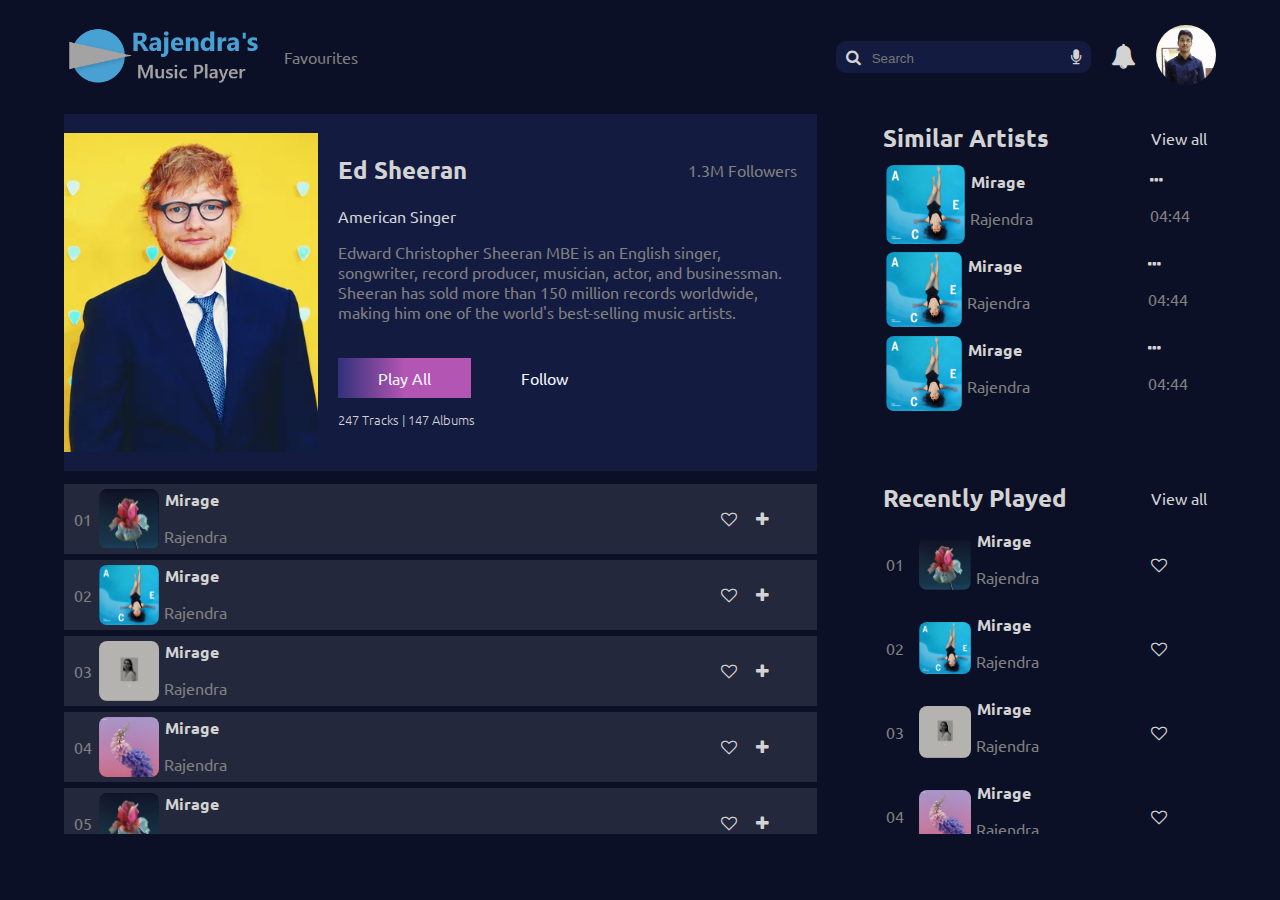
==== eds.html @ 4ef04010 "Made responsive" ====
<!DOCTYPE html>
<html>
    <head>
        <title>Ed Sheeran : Rajendra's Music Player</title>
        <meta name="viewport" content="width=device-width, initial-scale=1.0">
        <link rel="stylesheet" href="https://cdnjs.cloudflare.com/ajax/libs/font-awesome/4.7.0/css/font-awesome.css" integrity="sha512-5A8nwdMOWrSz20fDsjczgUidUBR8liPYU+WymTZP1lmY9G6Oc7HlZv156XqnsgNUzTyMefFTcsFH/tnJE/+xBg==" crossorigin="anonymous" referrerpolicy="no-referrer" />
        <link rel="preconnect" href="https://fonts.googleapis.com">
        <link rel="preconnect" href="https://fonts.gstatic.com" crossorigin>
        <link href="https://fonts.googleapis.com/css2?family=Ubuntu&display=swap" rel="stylesheet">
        <link rel="stylesheet" type="text/css" href="style/style.css">
    </head>
    <body>


        <!-- ********************* NAVBAR **************************************** -->
        <nav class="navbar">
            <ul class="nav-left-list">
               <li><a href="index.html"><img class="logo-img" src="img/logo.png"></a></li>
               <li><a href="#favourites"><p>Favourites</p></a></li>
            </ul>
            <ul class="nav-right-list">
                <li><div class="search-bar"><i class="fa fa-search" aria-hidden="true"></i><input type="search" placeholder=" Search"><a href="#" class="voice-btn"><i class="fa fa-microphone" aria-hidden="true"></i></a></div></li>
                <li><a><i class="fa fa-bell notification-icon" aria-hidden="true"></i></a></li>
                <li><a><img class="user-img" src="img/myImg.jpg"></a></li>
            </ul>
        </nav>


        <!-- ************************************************************************************************************ -->

        <section class="main container">
            <section class="eds-combo">
                <div class="eds-main-card-container">
<!-- ********************************************** Header******************************************** -->
                    <div class="eds-header-row">
                        <div class="eds-header-col">
                            <img class="eds-header-img" src="img/eds11.png">
                        </div>
                        <div class="eds-header-col-2">
                            <div class="eds-header-col-2-1-text"><h2>Ed Sheeran</h2><p>1.3M Followers</p></div>
                            <div>American Singer</div>
                            <p>Edward Christopher Sheeran MBE is an English singer, songwriter, record producer, musician, actor, and businessman. Sheeran has sold more than 150 million records worldwide, making him one of the world's best-selling music artists.</p>
                            <div class="eds-header-btns"><a href="#bottom-music-player" class="eds-header-play-btn" >Play All</a><a href="https://www.instagram.com/teddysphotos/" target="_blank" class="eds-header-follow-btn">Follow</a></div>
                            <h5 class="eds-header-track">247 Tracks | 147 Albums</h5>    
                        </div>
                    </div>
<!-- ************************************************ card list ******************************************** -->
                    <div class="eds-main-card">
                        <div class="eds-main-card-start-col">
                            <div class="eds-main-card-start">
                                <p class="eds-main-card-num">01</p>
                                <img class="eds-main-card-img" src="img/eng1.png">
                            </div>
                        </div>
                        <div class="eds-main-card-mid-col">
                            <h4>Mirage</h4>
                            <p>Rajendra</p>
                        </div>
                        <div class="eds-main-card-heart">
                            <i class="fa fa-heart-o " aria-hidden="true"></i>
                            <i class="fa fa-plus " aria-hidden="true"></i>
                        </div>
                    </div>
                    
                    <div class="eds-main-card">
                        <div class="eds-main-card-start-col">
                            <div class="eds-main-card-start">
                                <p class="eds-main-card-num">02</p>
                                <img class="eds-main-card-img" src="img/eng2.png">
                            </div>
                        </div>
                        <div class="eds-main-card-mid-col">
                            <h4>Mirage</h4>
                            <p>Rajendra</p>
                        </div>
                        <div class="eds-main-card-heart">
                            <i class="fa fa-heart-o " aria-hidden="true"></i>
                            <i class="fa fa-plus " aria-hidden="true"></i>
                        </div>
                    </div>


                    <div class="eds-main-card">
                        <div class="eds-main-card-start-col">
                            <div class="eds-main-card-start">
                                <p class="eds-main-card-num">03</p>
                                <img class="eds-main-card-img" src="img/eng3.png">
                            </div>
                        </div>
                        <div class="eds-main-card-mid-col">
                            <h4>Mirage</h4>
                            <p>Rajendra</p>
                        </div>
                        <div class="eds-main-card-heart">
                            <i class="fa fa-heart-o " aria-hidden="true"></i>
                            <i class="fa fa-plus " aria-hidden="true"></i>
                        </div>
                    </div>
                    
                    <div class="eds-main-card">
                        <div class="eds-main-card-start-col">
                            <div class="eds-main-card-start">
                                <p class="eds-main-card-num">04</p>
                                <img class="eds-main-card-img" src="img/eng4.png">
                            </div>
                        </div>
                        <div class="eds-main-card-mid-col">
                            <h4>Mirage</h4>
                            <p>Rajendra</p>
                        </div>
                        <div class="eds-main-card-heart">
                            <i class="fa fa-heart-o " aria-hidden="true"></i>
                            <i class="fa fa-plus " aria-hidden="true"></i>
                        </div>
                    </div>



                    <div class="eds-main-card">
                        <div class="eds-main-card-start-col">
                            <div class="eds-main-card-start">
                                <p class="eds-main-card-num">05</p>
                                <img class="eds-main-card-img" src="img/eng5.png">
                            </div>
                        </div>
                        <div class="eds-main-card-mid-col">
                            <h4>Mirage</h4>
                            <p>Rajendra</p>
                        </div>
                        <div class="eds-main-card-heart">
                            <i class="fa fa-heart-o " aria-hidden="true"></i>
                            <i class="fa fa-plus " aria-hidden="true"></i>
                        </div>
                    </div>
                    
                    <div class="eds-main-card">
                        <div class="eds-main-card-start-col">
                            <div class="eds-main-card-start">
                                <p class="eds-main-card-num">06</p>
                                <img class="eds-main-card-img" src="img/eng6.png">
                            </div>
                        </div>
                        <div class="eds-main-card-mid-col">
                            <h4>Mirage</h4>
                            <p>Rajendra</p>
                        </div>
                        <div class="eds-main-card-heart">
                            <i class="fa fa-heart-o " aria-hidden="true"></i>
                            <i class="fa fa-plus " aria-hidden="true"></i>
                        </div>
                    </div>


                    <div class="eds-main-card">
                        <div class="eds-main-card-start-col">
                            <div class="eds-main-card-start">
                                <p class="eds-main-card-num">07</p>
                                <img class="eds-main-card-img" src="img/eng1.png">
                            </div>
                        </div>
                        <div class="eds-main-card-mid-col">
                            <h4>Mirage</h4>
                            <p>Rajendra</p>
                        </div>
                        <div class="eds-main-card-heart">
                            <i class="fa fa-heart-o " aria-hidden="true"></i>
                            <i class="fa fa-plus " aria-hidden="true"></i>
                        </div>
                    </div>
                    
                    <div class="eds-main-card">
                        <div class="eds-main-card-start-col">
                            <div class="eds-main-card-start">
                                <p class="eds-main-card-num">08</p>
                                <img class="eds-main-card-img" src="img/eng2.png">
                            </div>
                        </div>
                        <div class="eds-main-card-mid-col">
                            <h4>Mirage</h4>
                            <p>Rajendra</p>
                        </div>
                        <div class="eds-main-card-heart">
                            <i class="fa fa-heart-o " aria-hidden="true"></i>
                            <i class="fa fa-plus " aria-hidden="true"></i>
                        </div>
                    </div>
                </div>


            </section>


            <!-- ************************************************ Queue ******************************************************** -->
            <section class="eds-queue">

                <div class="q-nav">
                    <h2>Similar Artists</h2>
                    <a><span>View all</span></a>
                </div>
                <div class="eds-q-card-container">

                    <div class="q-card">
                        <div class="q-card-start-col">
                            <div class="q-card-start">
                                <img class="similar-artist-img" src="img/eng2.png">
                            </div>
                        </div>
                        <div class="q-card-mid-col">
                            <h4>Mirage</h4>
                            <p>Rajendra</p>
                        </div>
                        <div class="q-card-heart">
                            <i class="fa fa-ellipsis-h" aria-hidden="true"></i>
                            <p>04:44</p>
                        </div>
                    </div>
                    
                    <div class="q-card">
                        <div class="q-card-start-col">
                            <div class="q-card-start">
                                <img class="q-card-img" src="img/eng2.png">
                            </div>
                        </div>
                        <div class="q-card-mid-col">
                            <h4>Mirage</h4>
                            <p>Rajendra</p>
                        </div>
                        <div class="q-card-heart">
                            <i class="fa fa-ellipsis-h" aria-hidden="true"></i>
                            <p>04:44</p>
                        </div>
                    </div>
    
    
    
                    <div class="q-card">
                        <div class="q-card-start-col">
                            <div class="q-card-start">
                                <img class="q-card-img" src="img/eng2.png">
                            </div>
                        </div>
                        <div class="q-card-mid-col">
                            <h4>Mirage</h4>
                            <p>Rajendra</p>
                        </div>
                        <div class="q-card-heart">
                            <i class="fa fa-ellipsis-h" aria-hidden="true"></i>
                            <p>04:44</p>
                        </div>
                    </div>

                </div>

                


                <!-- ************************** Queue list************************************** -->

                <div class="q-nav">
                    <h2>Recently Played</h2>
                    <a><span>View all</span></a>
                </div>
                <div class="eds-q-card-container">
                    <div class="q-card">
                        <div class="q-card-start-col">
                            <div class="q-card-start">
                                <p class="q-card-num">01</p>
                                <img class="q-card-img" src="img/eng1.png">
                            </div>
                        </div>
                        <div class="q-card-mid-col">
                            <h4>Mirage</h4>
                            <p>Rajendra</p>
                        </div>
                        <div class="q-card-heart">
                            <i class="fa fa-heart-o " aria-hidden="true"></i>
                        </div>
                    </div>
                    
                    <div class="q-card">
                        <div class="q-card-start-col">
                            <div class="q-card-start">
                                <p class="q-card-num">02</p>
                                <img class="q-card-img" src="img/eng2.png">
                            </div>
                        </div>
                        <div class="q-card-mid-col">
                            <h4>Mirage</h4>
                            <p>Rajendra</p>
                        </div>
                        <div class="q-card-heart">
                            <i class="fa fa-heart-o " aria-hidden="true"></i>
                        </div>
                    </div>
    
    
    
                    <div class="q-card">
                        <div class="q-card-start-col">
                            <div class="q-card-start">
                                <p class="q-card-num">03</p>
                                <img class="q-card-img" src="img/eng3.png">
                            </div>
                        </div>
                        <div class="q-card-mid-col">
                            <h4>Mirage</h4>
                            <p>Rajendra</p>
                        </div>
                        <div class="q-card-heart">
                            <i class="fa fa-heart-o " aria-hidden="true"></i>
                        </div>
                    </div>
    
    
    
    
    
                    <div class="q-card">
                        <div class="q-card-start-col">
                            <div class="q-card-start">
                                <p class="q-card-num">04</p>
                                <img class="q-card-img" src="img/eng4.png">
                            </div>
                        </div>
                        <div class="q-card-mid-col">
                            <h4>Mirage</h4>
                            <p>Rajendra</p>
                        </div>
                        <div class="q-card-heart">
                            <i class="fa fa-heart-o " aria-hidden="true"></i>
                        </div>
                    </div>
    
    
    
    
    
    
                    <div class="q-card">
                        <div class="q-card-start-col">
                            <div class="q-card-start">
                                <p class="q-card-num">05</p>
                                <img class="q-card-img" src="img/eng5.png">
                            </div>
                        </div>
                        <div class="q-card-mid-col">
                            <h4>Mirage</h4>
                            <p>Rajendra</p>
                        </div>
                        <div class="q-card-heart">
                            <i class="fa fa-heart-o " aria-hidden="true"></i>
                        </div>
                    </div>
    
    
    
    
    
                    <div class="q-card">
                        <div class="q-card-start-col">
                            <div class="q-card-start">
                                <p class="q-card-num">06</p>
                                <img class="q-card-img" src="img/eng6.png">
                            </div>
                        </div>
                        <div class="q-card-mid-col">
                            <h4>Mirage</h4>
                            <p>Rajendra</p>
                        </div>
                        <div class="q-card-heart">
                            <i class="fa fa-heart-o " aria-hidden="true"></i>
                        </div>
                    </div>
    
    
    
    
    
                    <div class="q-card">
                        <div class="q-card-start-col">
                            <div class="q-card-start">
                                <p class="q-card-num">07</p>
                                <img class="q-card-img" src="img/eng1.png">
                            </div>
                        </div>
                        <div class="q-card-mid-col">
                            <h4>Mirage</h4>
                            <p>Rajendra</p>
                        </div>
                        <div class="q-card-heart">
                            <i class="fa fa-heart-o " aria-hidden="true"></i>
                        </div>
                    </div>
    
    
    
    
    
                    <div class="q-card">
                        <div class="q-card-start-col">
                            <div class="q-card-start">
                                <p class="q-card-num">08</p>
                                <img class="q-card-img" src="img/eng2.png">
                            </div>
                        </div>
                        <div class="q-card-mid-col">
                            <h4>Mirage</h4>
                            <p>Rajendra</p>
                        </div>
                        <div class="q-card-heart">
                            <i class="fa fa-heart-o " aria-hidden="true"></i>
                        </div>
                    </div>
    
    
    
    
                    <div class="q-card">
                        <div class="q-card-start-col">
                            <div class="q-card-start">
                                <p class="q-card-num">09</p>
                                <img class="q-card-img" src="img/eng3.png">
                            </div>
                        </div>
                        <div class="q-card-mid-col">
                            <h4>Mirage</h4>
                            <p>Rajendra</p>
                        </div>
                        <div class="q-card-heart">
                            <i class="fa fa-heart-o " aria-hidden="true"></i>
                        </div>
                    </div>
    
    
    
    
                    <div class="q-card">
                        <div class="q-card-start-col">
                            <div class="q-card-start">
                                <p class="q-card-num">10</p>
                                <img class="q-card-img" src="img/eng4.png">
                            </div>
                        </div>
                        <div class="q-card-mid-col">
                            <h4>Mirage</h4>
                            <p>Rajendra</p>
                        </div>
                        <div class="q-card-heart">
                            <i class="fa fa-heart-o " aria-hidden="true"></i>
                        </div>
                    </div>



                    <div class="q-card"><div class="queue-end" ></div></div>


                </div>


            </section>
        </section>

        <!-- *****************************************Bottom Music Player*************************************** -->
        <section class="bottom-player container" id="bottom-music-player">

            <div class="bottom-player-row">
                <div class="player-left">
                        <img class="player-thumbnail" src="img/niall1.png">
                        <div class="col">
                            <h4>This Town</h4>
                            <p>Niall Horan</p>
                        </div>
                </div>
                <div class="player-mid">
                    <i class="fa fa-backward" aria-hidden="true"></i>
                    <audio src="music/thistown.mp3" class="music-player" controls loop>This Town by Niall Horan
                    </audio>
                    <i class="fa fa-forward" aria-hidden="true"></i>
                </div>
                <div class="player-right">
                    <i class="fa fa-plus" aria-hidden="true"></i>
                    &nbsp;&nbsp;
                    <i class="fa fa-indent" aria-hidden="true"></i>
                    &nbsp;&nbsp;
                    <i class="fa fa-share-alt" aria-hidden="true"></i>
                    &nbsp;&nbsp;
                    <i class="fa fa-heart-o" aria-hidden="true"></i>
                    &nbsp;&nbsp;
                    <a href="#"><i class="fa fa-times" aria-hidden="true"></i></a>
                    
                </div>
            </div>

        </section>


    </body>
</html>
---- style/style.css ----
body{
    background-color: #0C1027;
    color: lightgray;
    font-family: 'Ubuntu', sans-serif;
    padding: 0px;
    margin: 0px;
    /* overflow: hidden; */
}


/* width */
::-webkit-scrollbar {
    width: 2px;
  }
  
  /* Track */
  ::-webkit-scrollbar-track {
    box-shadow: inset 0 0 5px #0C1027;
    border-radius: 10px;
  }
  
  /* Handle */
  ::-webkit-scrollbar-thumb {
    background: rgb(92, 92, 92);
    border-radius: 10px;
  }


p{
    size: 12px;
    color: gray;
}

.col{
    display: flex;
    flex-direction: column;
    flex-wrap: wrap;
    /* flex-grow: 1;                **********************     beware of this ******************** */
}

.row{
    display: flex;
    flex-direction: row;
    flex-wrap: wrap;
    justify-content: space-evenly;
    align-items: center;
}


.container{
    padding: 0% 5%;
    /* border: 2px solid cyan; */
    display: flex;
    flex-direction: row;
    flex-wrap: wrap;
}

/******************************************************Navbar section*********************************************/

.navbar{
    position: sticky;
    top: 0%;
    background-color: #0C1027;
    padding: 0% 5%;
    display: flex;
    flex-direction: row;
    flex-wrap: wrap;
    z-index: 99;
}

.navbar a{
    text-decoration: none;
    color: lightgray;
}

.nav-left-list{
    padding: 0;                                     /* UL consists of defaault left padding of 4rem*/
    list-style-type: none;
    flex-grow: 1;
    display: flex;
    justify-content:flex-start;
    align-items: center;
}

.nav-left-list li{
    display: inline;
    float: left;
    margin-right: 20px;
}

.nav-right-list{
    padding: 0;                                        /* UL consists of defaault left padding of 4rem*/
    list-style-type: none;
    flex-grow: 1;
    display:flex;
    justify-content: flex-end;
    align-items: center;
}

.nav-right-list li{
    display: inline;
    float: right;
    margin-left: 20px;
}

.logo-img{
    width: 200px;
    height: auto;
}

.user-img{
    width: 60px;
    height:60px;
    border-radius: 50%;
}

.search-bar input[type="search"]{
    width:200px;
    margin: 0px 5px;
    padding: 2px;
    outline: none;
    color: lightgray;
    border: none;
    background-color: transparent;
}


.search-bar{
    background-color: #141B41;
    border-radius: 10px;
    padding: 5px 10px;
}

.notification-icon{
    font-size: 25px;
}



/*-- ********************* main **************************************** --*/

@keyframes page-animation {
    0%   {
        transform: translate(-20px,-200px); 
    }
    25%  {
        left:0px; top:0px;
    }
}



.main{
    display: flex;
    flex-flow: row nowrap;
    justify-content: space-evenly;
    align-items: flex-start;
    animation: page-animation 0.5s;
    
}


.combo{
    width: 600px;
    flex-grow: 5;
    height : 80vh;
    display:flex;
    flex-direction: column;
    justify-content: flex-start;
    /* border:1px solid lightgray; */
    flex-wrap: nowrap;
    overflow-y: scroll;
    overflow-x: hidden;
    
}


/* ------------------------------------------ Queue continued at bottom side of this css file ************************* */

.queue{
    width: 300px;
    flex-grow: 1;
    height: 80vh;
    display: flex;
    flex-direction: column;
    justify-content: flex-start;
    align-items: center;
    /* border:1px solid rgb(248, 148, 148); */
}


.corousal{
    /* border: 1px solid green; */
    /* padding: 10px; */
    position: relative;
    width: 100%;
    min-height: 250px;
    display: flex;
    flex-direction: row;
    flex-wrap: nowrap;
    justify-content:center;
    align-items: center; 
    border-radius: 30px;
    animation: eds-header-animation 0.5s;
    
    
}
.corousal div{
    /* padding: 0px 5px; */
    flex-shrink: 1;
    width: 300px;
    height: 90%;
    /* border: 1px solid tomato; */
    display: flex;
    flex-direction: row;
    /* align-items: center; */
    justify-content: center;
}
.corousal img{
    display: inline-block;
    border-radius: 30px;
    height: 100%;
    min-width: 400px;
    max-width: 450px;
    flex-grow: 1;
    transition: 0.2s ease-in-out;
}

.halsey{
    /* flex-grow: 1; */
    z-index: 21;
    justify-self: center;
    align-self: center;
}

.luav{
    /* flex-grow: 1; */
    align-self: center;
    justify-self: start;
}

.eds{
    /* flex-grow: 1; */
    align-self: center;
    justify-self: end;
}

.luav:hover{
    z-index: 555;
    /* margin-top: -5px;
    margin-bottom: -5px; */
    flex-grow: 3;
    margin-left: 30px;
    /* width: 40%; */
    /* height: 250px; */
}

.halsey:hover{
    z-index: 555;
    /* margin-top: -5px;
    margin-bottom: -5px; */
    flex-grow: 3;
    /* width: 40%; */
    /* height: 250px; */
}

.eds:hover{
    z-index: 555;
    /* margin-top: -5px;
    margin-bottom: -5px; */
    flex-grow: 3;
    margin-right: 30px;
    /* width: 40%; */
    /* height: 250px; */
} 

/************************************** Latest Release ******************************************/


.latest-release .col{
    flex-grow: 1;
}

.latest-release-card{
    padding: 0 10px 0px 0px;
    width: 400px;
    height: 120px;
    /* border: 1px solid rgba(255, 255, 255, 0.1); */
    background-color: #141B41;
    border-radius: 2px;
    margin-bottom: 10px;
}

.latest-release-card img{
    width: 120px;
    height: 120px;
}

.latest-release-player{
    position: relative;
}

.latest-release-player a{
    text-decoration: none;
    color: white;
    font-size: 20px;
    position: absolute;
    top: 45%;
    left: 30%;
}

.latest-release-player i{
    visibility: hidden;
}

.latest-release-player:hover i{
    visibility: visible;
}


/* .latest-release-player a:before .latest-release-pause{
    visibility: hidden;
} */

/* .latest-release-player a:visited .latest-release-pause{
    visibility: visible;
} */

.card-options{
    align-self: flex-start;
    text-align: end;
    margin-top: 1px;
    /* border:1px solid red; */
}

.card-options a{
    text-decoration: none;
    color: white;
}

/* *********************************************** Artists ***************************************** */


.artist-col{
    display: flex;
    flex-direction: column;
    flex-wrap: nowrap;
    padding: 0%;
    height: 100%;
    text-align: center;
}

.artist-img{
    flex-grow: 1;
    margin: 5px 10px 2px 10px;
    width: 120px;
    height: auto;
    border-radius: 50%;
}

.ar-eds{
    position: relative;
}

.ar-eds i{
    position: absolute;
    top : 30%;
    left: 45%;
    font-size: 30px;
    visibility: hidden;
    color: white;
    text-decoration: none;
}

.ar-eds:hover i{
    visibility: visible;
} 


.ar-zayn{
    position: relative;
}

.ar-zayn i{
    position: absolute;
    top : 30%;
    left: 45%;
    font-size: 30px;
    visibility: hidden;
    color: white;
    text-decoration: none;
}

.ar-zayn:hover i{
    visibility: visible;
} 

.ar-niall{
    position: relative;
}

.ar-niall i{
    position: absolute;
    top : 30%;
    left: 45%;
    font-size: 30px;
    visibility: hidden;
    color: white;
    text-decoration: none;
}

.ar-niall:hover i{
    visibility: visible;
} 


.ar-halsey{
    position: relative;
}

.ar-halsey i{
    position: absolute;
    top : 30%;
    left: 45%;
    font-size: 30px;
    visibility: hidden;
    color: white;
    text-decoration: none;
}

.ar-halsey:hover i{
    visibility: visible;
} 



.ar-taylor{
    position: relative;
}

.ar-taylor i{
    position: absolute;
    top : 30%;
    left: 45%;
    font-size: 30px;
    visibility: hidden;
    color: white;
    text-decoration: none;
}

.ar-taylor:hover i{
    visibility: visible;
} 



.ar-charlie{
    position: relative;
}

.ar-charlie i{
    position: absolute;
    top : 30%;
    left: 45%;
    font-size: 30px;
    visibility: hidden;
    color: white;
    text-decoration: none;
}

.ar-charlie:hover i{
    visibility: visible;
} 

/* *************************************** Station list************************************************* */


.station{
    margin-top: 30px;
    padding: 30px 0px;
    background-color: rgba(0, 24, 163, 0.2);
}

.station .row{
    display: flex;
    flex-direction: row;
    justify-content: space-around;
    align-items: center;
}

.station-icon-col{
    width: 100px;
    height: auto;
    margin-right: 50px;
}

.station-img-container{
    position: relative;
    width: 100px;
    height: auto;
}

.station-img-container p{
    position: absolute;
    top: 20%;
    left: 40%;
    color: aliceblue;
}


.station-icon-img{
    margin: 5px 10px 2px 10px;
    width: 150px;
    height: auto;
}

.station-img{
    flex-grow: 1;
    margin: 5px 20px 5px 20px;
    width: 80px;
    height: auto;
    border-radius: 50%;
}


/* ***************************************** category Section******************************************** */

.category{
    height: 200px;
    margin: 30px 0px;
}

.category .row{
    justify-content: space-between;
    align-items: center;
}

/* *************************** follow link opened in chrome * */


.category-img-container{
    position: relative;
    margin: 0px 10px;
    display: flex;
    justify-content: center;
    height: 200px;
    width: 10px;
    flex-grow: 1;
    overflow: hidden;
}

.category-img-container h4{
    position: absolute;
    align-self: center;
    user-select: none;
}

.party-img{
    width: 100%;
    height: 100%;
    background-image: url(../img/party.png);
    background-position: center;
    background-size: cover;
    background-repeat: no-repeat;
    /* border: 1px solid aliceblue; */
    transition: all 1s;
}

.party-img:hover{
    transform: scale(1.2);
}

.electronic-img{
    width: 100%;
    height: 100%;
    background-image: url(../img/electronic.png);
    background-position: center;
    background-size: cover;
    background-repeat: no-repeat;
    /* border: 1px solid aliceblue; */
    transition: all 1s;
}

.electronic-img:hover{
    transform: scale(1.2);
}


.roadtrip-img{
    width: 100%;
    height: 100%;
    background-image: url(../img/roadtrip.png);
    background-position: center;
    background-size: cover;
    background-repeat: no-repeat;
    /* border: 1px solid aliceblue; */
    transition: all 1s;
}

.roadtrip-img:hover{
    transform: scale(1.2);
}


/* ************************************ Latest English ************************************************* */


.latest-english .row{
    justify-content: center;
    align-items: center;
    /* flex-wrap: nowrap;
    overflow-x: scroll; */
}
.latest-english .col{
    width: 100px;
    flex-grow: 1;
    margin: 5px 10px 2px 10px;
}

.latest-english p, h4 {
    margin: 5px 1px;
}

.latest-english img{
    width: 100%;
    height: auto;
    border-radius: 10px;
}


/* ********************************** Queue Section **************************************************** */

.q-nav{
    width: 95%;
    height: 3rem;
    display: flex;
    flex-direction: row;
    justify-content: space-between;
    align-items: center;
    padding: auto;
    flex-wrap: nowrap;
    /* border : 1px solid red; */
}

/* .q-dropdown{
    position: relative;
    display: inline;
} */

.q-dropdown-list{
    display: none;
    position: relative;
}

.q-dropdown:hover .q-dropdown-list{
    display: inline;
}

.q-dropdown-content{
    position: absolute;
    right: 0%;
    width: 180px;
    height: auto;
    padding: 12px;
    color: rgb(87, 87, 87);
    background: aliceblue;
    display: flex;
    flex-direction: column;
    justify-content:center;
    align-items: flex-start;
    z-index: 10;
}

.q-card-container{
    width: 93%;
    display: flex;
    flex-direction: column;
    justify-content: flex-start;
    align-items: center;
    overflow-x: scroll;
}



.q-card{
    width: 100%;
    margin: 3px 0px;
    height: auto;
    display: flex;
    flex-direction: row;
    justify-content: space-between;
    align-items: center;
    flex-wrap: wrap;
    /* border : 1px solid red; */
}



.q-card-start-col{
    display: flex;
    flex-direction: column;
    flex-grow: 1;
}

.q-card-start{
    display: flex;
    flex-direction: row;
    flex-wrap: wrap;
    justify-content: flex-start;
    align-items: center;
    flex-grow: 1;
}
.q-card-num{
    flex-grow: 1;
    width: 10px;
    margin-right: 2px;
}

.q-card-img{
    flex-grow: 1;
    width: 30px;
    height: auto;
    margin-right: 5px;
    border-radius: 8px;
}

.q-card-mid-col{
    width: 60px;
    flex-grow: 2;
    margin-right: 30px;
}

.q-card-heart{
    width: 10px;
    flex-grow: 1;
    float: right;
}

.queue-end{
    margin-bottom: 10vh;
}

/* ******************************************* MUSIC PLayer* *  *********************************** */



/* latest-release-player */
#bottom-music-player{
    display: none;
    visibility: hidden;
}

#bottom-music-player:target{
    position: sticky;
    bottom: 10px;
    height: 100%;
    background-image: linear-gradient(to right , rgb(0, 27, 68) , #2B2F43 50%);
    padding-top: 10px;
    padding-bottom: 10px;
    margin: 0px 30px;
    border-radius: 300px;
    display: block;
    visibility: visible;
    transition: all 1s;
}

.bottom-player-row{
    width: 100%;
    display: flex;
    flex-direction: row;
    justify-content: space-between;
    align-items: center;
    flex-wrap: wrap;
    /* border: 1px solid white; */
}

.player-thumbnail{
    width: 70px;
    height: auto;
    border-radius: 10px;
    margin-right: 30px;
}

.player-left{
    width: 30px;
    flex-grow: 1;
    display: flex;
    flex-direction: row;
    justify-content: flex-start;
    align-items: center;
    /* border: 1px solid white; */
}

.player-left p, h4{
    margin-top: 5px;
}

.player-mid{
    text-align: center;
    width: 30px;
    flex-grow: 1;
    display: flex;
    flex-direction: row;
    justify-content: space-evenly;
    align-items: center;
    /* border: 1px solid white; */
}


.player-right{
    text-align: end;
    width: 30px;
    flex-grow: 1;
    /* border: 1px solid white; */
}

.player-right a{
    color: white;
    text-decoration: none;
}


.player-right a:hover{
    color: tomato;
}












/* *************************************************** Artist Page Eds.html ****************************** */


.eds-combo{
    width: 600px;
    flex-grow: 5;
    height : 80vh;
    display:flex;
    flex-direction: column;
    justify-content: flex-start;
    /* border:1px solid lightgray; */
    flex-wrap: nowrap;
    overflow-y: scroll;
    overflow-x: hidden;
    
}


/* ------------------------------------------ eds Queue******************************** ************************* */

.eds-queue{
    width: 300px;
    flex-grow: 1;
    height: 80vh;
    display: flex;
    flex-direction: column;
    justify-content: flex-start;
    align-items: center;
    /* border:1px solid rgb(248, 148, 148); */
}

.eds-q-card-container{
    flex-grow: 1;
    height: 20px;
    width: 93%;
    display: flex;
    flex-direction: column;
    justify-content: flex-start;
    align-items: center;
    overflow-x: scroll;
}





.eds-main-card-container{
    width: 93%;
    display: flex;
    flex-direction: column;
    justify-content: flex-start;
    align-items: center;
    overflow-x: scroll;
}

.eds-main-card{
    width: 100%;
    margin: 3px 0px;
    height: 70px;
    display: flex;
    flex-direction: row;
    justify-content: space-between;
    align-items: center;
    flex-wrap: wrap;
    background-color: rgba(255, 255, 255, 0.1);
}



.eds-main-card-start-col{
    max-width: 100px;
    height: 100%;
    display: flex;
    flex-direction: column;
    justify-content: flex-start;
    align-items: center;
    flex-grow: 1;
    /* border: 1px solid aliceblue; */
}

.eds-main-card-start{
    width: 100%;
    height: 100%;
    display: flex;
    flex-direction: row;
    flex-wrap: wrap;
    justify-content: flex-start;
    align-items: center;
    flex-grow: 1;
    /* border: 1px solid green; */
}

.eds-main-card-num{
    flex-grow: 1;
    width: 10px;
    margin-right: 2px;
    margin-left: 10px;
    /* border: 1px solid blue; */

}

.eds-main-card-img{
    flex-grow: 1;
    max-width: 60px;
    height: auto;
    margin-right: 5px;
    /* margin-left: 5px; */
    border-radius: 8px;
    /* border: 1px solid cyan; */
}

.eds-main-card-mid-col{
    width: 60px;
    height: 100%;
    flex-grow: 6;
    margin-right: 30px;
    /* border: 1px solid violet; */
}

.eds-main-card-heart{
    width: 10px;
    flex-grow: 1;
    float: right;
    display: flex;
    flex-direction: row;
    justify-content: space-evenly;
    align-items: center;
    margin-right: 30px;
    /* border:1px solid rosybrown; */
}



/* ************************************************** Eds Header ************************************************** */


@keyframes eds-header-animation {
    0%   {
        transform: translate(-800px,2000px); 
    }
    25%  {
        left:0px; top:0px;
    }
}


.eds-header-row{
    position: relative;
    width: 100%;
    display: flex;
    flex-direction: row;
    justify-content: space-between;
    align-items: center;
    flex-wrap: wrap;
    background-color: #141B41;
    margin-bottom: 10px;
    animation: eds-header-animation 0.5s;
}

.eds-header-col{
    width: 50px;
    flex-grow: 1;
    display: flex;
    /* border: 1px solid orange; */
}

.eds-header-img{
    width: 100%;
    height: auto;
}

.eds-header-col-2{
    padding: 20px;
    width: 50px;
    flex-grow: 2;
    display: flex;
    flex-direction: column;
    justify-content: center;
    align-items: flex-start;
    /* border: 1px solid red; */
}

.eds-header-col-2-1{
    width: 100%;
    display: flex;
    flex-direction: column;
    justify-content: center;
    align-items: flex-start;
    /* border: 1px solid cyan; */
}

.eds-header-col-2-1-text{
    width: 100%;
    display:flex;
    flex-direction: row;
    justify-content: space-between;
    align-items: center;
    /* border: 1px solid green; */
}

/* .eds-header-col-2-1-text h2{
    border: 1px solid rosybrown;
}

.eds-header-col-2-1-text p{
    border: 1px solid rosybrown;
} */

.eds-header-btns{
    margin-top: 30px;
}

.eds-header-play-btn{
    text-decoration: none;
    color: aliceblue;
    padding: 10px 40px;
    background-image: linear-gradient(to right, rgb(49, 49, 121), rgb(179, 85, 179) 50%);
    margin-right: 50px;
}

.eds-header-follow-btn{
    text-decoration: none;
    color: aliceblue;
}

.eds-header-track{
    text-decoration: none;
    font-style: normal;
    font-weight: 300;
}


.similar-artist-img{
    flex-grow: 1;
    width: 35px;
    height: auto;
    margin-right: 5px;
    border-radius: 8px;
}





/* ***************************************** dropdowns*** Latest Release ********************************** */



.card-options{
    position: relative;
    display: inline-block;
}


hr.gray {
    width: 100%;
    border: 0.5px solid rgb(87, 87, 87);
    background-color: rgb(87, 87, 87) ;
    border-radius: 50px;
}


  
.latest-release-dropdown-content{
    position: absolute;
    right: 0%;
    width: 180px;
    height: auto;
    padding: 12px;
    color: rgb(87, 87, 87);
    background: aliceblue;
    display: flex;
    flex-direction: column;
    justify-content:center;
    align-items: flex-start;
    z-index: 10;
    
}

.latest-release-dropdown-btn{
    position: relative;
    display: inline-block;
    /* border: 2px solid green; */
}

.latest-release-dropdown-show{
    display: none;
}

.latest-release-dropdown-btn:hover .latest-release-dropdown-show{
    display: block;
    /* border: 3px solid yellow; */
    
  }

.latest-release-dropdown-content i{
    margin-right: 15px;
    font-weight: 300;
}

#aside-bar{
    padding:0px 20px 20px 20px;
    z-index: 111111;
    background: #0C1027;
    position: absolute;
    top: 0%;
    right: 0%;
    display: none;
    overflow: scroll;
    height: 100%;
}
.nav-right-list-sidebar{
    position: sticky;
    top: 0%;
    background-color: #0C1027 ;
    padding: 30px 0px;                                        /* UL consists of defaault left padding of 4rem*/
    list-style-type: none;
    flex-grow: 1;
    display:flex;
    flex-direction: column;
    justify-content: space-evenly;
    align-items: center;
}
.nav-right-list-sidebar .user-img{
    margin: 0px 0px 10px 0px;
}
.nav-right-list-sidebar .notification-icon{
    position: absolute;
    top: 4%;
    left: 10%;
    font-size: 15px;

}

@media only screen and (max-width: 850px) {
    .queue{
        display: none;
    }
    /* #aside-bar, #aside-bar .queue {
        display: block;
    } */
    .nav-right-list{
        display: none;
    }
    .corousal div{
        max-width: 100px;
    }
    .corousal img{
        min-width: 280px;
        max-width: 50%;
    }
  }
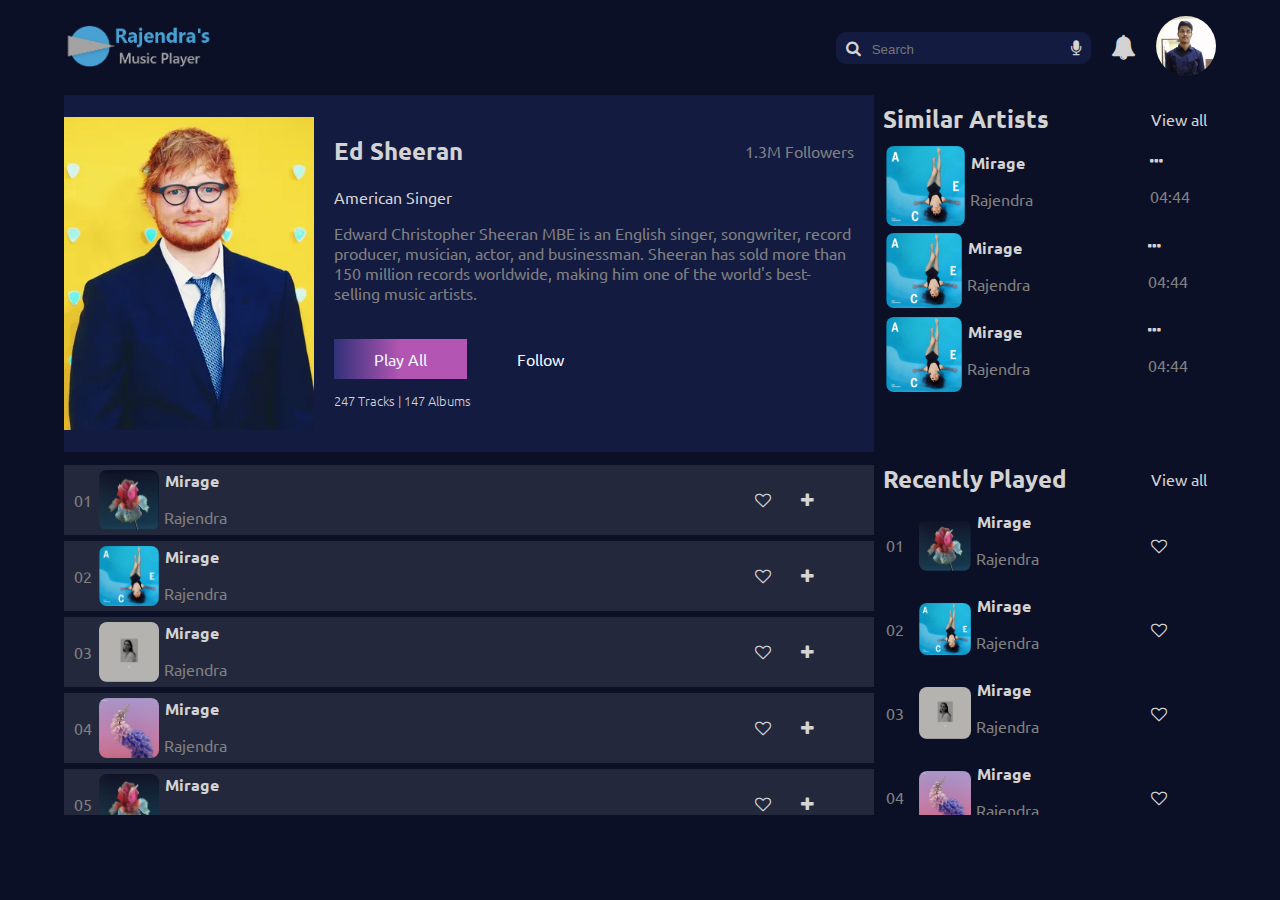
==== commit 0ede8b7f: "Update EDS.html" ====
--- a/eds.html
+++ b/eds.html
@@ -14,9 +14,10 @@
 
         <!-- ********************* NAVBAR **************************************** -->
         <nav class="navbar">
+            <a href="#aside-bar" id="menu-btn"><i class="fa fa-bars" aria-hidden="true"></i></a>
             <ul class="nav-left-list">
                <li><a href="index.html"><img class="logo-img" src="img/logo.png"></a></li>
-               <li><a href="#favourites"><p>Favourites</p></a></li>
+               <!-- <li><a href="#favourites"><p>Favourites</p></a></li> -->
             </ul>
             <ul class="nav-right-list">
                 <li><div class="search-bar"><i class="fa fa-search" aria-hidden="true"></i><input type="search" placeholder=" Search"><a href="#" class="voice-btn"><i class="fa fa-microphone" aria-hidden="true"></i></a></div></li>
@@ -493,6 +494,286 @@
             </div>
 
         </section>
+        <!-- ********************************************* Aside Bar ******************************************** -->
+        <aside id="aside-bar">
+            <ul class="nav-right-list-sidebar">
+                <li><a><img class="user-img" src="img/myImg.jpg"></a></li>
+                <li><div class="search-bar"><i class="fa fa-search" aria-hidden="true"></i><input type="search" placeholder=" Search"><a href="#" class="voice-btn"><i class="fa fa-microphone" aria-hidden="true"></i></a></div></li>
+                <li><a><i class="fa fa-bell notification-icon" aria-hidden="true"></i></a></li>
+                <li><a href="#menu-bar"><i class="fa fa-times cancel-icon" aria-hidden="true"></i></a></li>
+            </ul>
+            <section class="aside-bar-queue">
+                <section class="aside-bar-eds-queue">
+
+                    <div class="q-nav">
+                        <h2>Similar Artists</h2>
+                        <a><span>View all</span></a>
+                    </div>
+                    <div class="eds-q-card-container">
+    
+                        <div class="q-card">
+                            <div class="q-card-start-col">
+                                <div class="q-card-start">
+                                    <img class="similar-artist-img" src="img/eng2.png">
+                                </div>
+                            </div>
+                            <div class="q-card-mid-col">
+                                <h4>Mirage</h4>
+                                <p>Rajendra</p>
+                            </div>
+                            <div class="q-card-heart">
+                                <i class="fa fa-ellipsis-h" aria-hidden="true"></i>
+                                <p>04:44</p>
+                            </div>
+                        </div>
+                        
+                        <div class="q-card">
+                            <div class="q-card-start-col">
+                                <div class="q-card-start">
+                                    <img class="q-card-img" src="img/eng2.png">
+                                </div>
+                            </div>
+                            <div class="q-card-mid-col">
+                                <h4>Mirage</h4>
+                                <p>Rajendra</p>
+                            </div>
+                            <div class="q-card-heart">
+                                <i class="fa fa-ellipsis-h" aria-hidden="true"></i>
+                                <p>04:44</p>
+                            </div>
+                        </div>
+        
+        
+        
+                        <div class="q-card">
+                            <div class="q-card-start-col">
+                                <div class="q-card-start">
+                                    <img class="q-card-img" src="img/eng2.png">
+                                </div>
+                            </div>
+                            <div class="q-card-mid-col">
+                                <h4>Mirage</h4>
+                                <p>Rajendra</p>
+                            </div>
+                            <div class="q-card-heart">
+                                <i class="fa fa-ellipsis-h" aria-hidden="true"></i>
+                                <p>04:44</p>
+                            </div>
+                        </div>
+    
+                    </div>
+    
+                    
+    
+    
+                    <!-- ************************** Queue list************************************** -->
+    
+                    <div class="q-nav">
+                        <h2>Recently Played</h2>
+                        <a><span>View all</span></a>
+                    </div>
+                    <div class="eds-q-card-container">
+                        <div class="q-card">
+                            <div class="q-card-start-col">
+                                <div class="q-card-start">
+                                    <p class="q-card-num">01</p>
+                                    <img class="q-card-img" src="img/eng1.png">
+                                </div>
+                            </div>
+                            <div class="q-card-mid-col">
+                                <h4>Mirage</h4>
+                                <p>Rajendra</p>
+                            </div>
+                            <div class="q-card-heart">
+                                <i class="fa fa-heart-o " aria-hidden="true"></i>
+                            </div>
+                        </div>
+                        
+                        <div class="q-card">
+                            <div class="q-card-start-col">
+                                <div class="q-card-start">
+                                    <p class="q-card-num">02</p>
+                                    <img class="q-card-img" src="img/eng2.png">
+                                </div>
+                            </div>
+                            <div class="q-card-mid-col">
+                                <h4>Mirage</h4>
+                                <p>Rajendra</p>
+                            </div>
+                            <div class="q-card-heart">
+                                <i class="fa fa-heart-o " aria-hidden="true"></i>
+                            </div>
+                        </div>
+        
+        
+        
+                        <div class="q-card">
+                            <div class="q-card-start-col">
+                                <div class="q-card-start">
+                                    <p class="q-card-num">03</p>
+                                    <img class="q-card-img" src="img/eng3.png">
+                                </div>
+                            </div>
+                            <div class="q-card-mid-col">
+                                <h4>Mirage</h4>
+                                <p>Rajendra</p>
+                            </div>
+                            <div class="q-card-heart">
+                                <i class="fa fa-heart-o " aria-hidden="true"></i>
+                            </div>
+                        </div>
+        
+        
+        
+        
+        
+                        <div class="q-card">
+                            <div class="q-card-start-col">
+                                <div class="q-card-start">
+                                    <p class="q-card-num">04</p>
+                                    <img class="q-card-img" src="img/eng4.png">
+                                </div>
+                            </div>
+                            <div class="q-card-mid-col">
+                                <h4>Mirage</h4>
+                                <p>Rajendra</p>
+                            </div>
+                            <div class="q-card-heart">
+                                <i class="fa fa-heart-o " aria-hidden="true"></i>
+                            </div>
+                        </div>
+        
+        
+        
+        
+        
+        
+                        <div class="q-card">
+                            <div class="q-card-start-col">
+                                <div class="q-card-start">
+                                    <p class="q-card-num">05</p>
+                                    <img class="q-card-img" src="img/eng5.png">
+                                </div>
+                            </div>
+                            <div class="q-card-mid-col">
+                                <h4>Mirage</h4>
+                                <p>Rajendra</p>
+                            </div>
+                            <div class="q-card-heart">
+                                <i class="fa fa-heart-o " aria-hidden="true"></i>
+                            </div>
+                        </div>
+        
+        
+        
+        
+        
+                        <div class="q-card">
+                            <div class="q-card-start-col">
+                                <div class="q-card-start">
+                                    <p class="q-card-num">06</p>
+                                    <img class="q-card-img" src="img/eng6.png">
+                                </div>
+                            </div>
+                            <div class="q-card-mid-col">
+                                <h4>Mirage</h4>
+                                <p>Rajendra</p>
+                            </div>
+                            <div class="q-card-heart">
+                                <i class="fa fa-heart-o " aria-hidden="true"></i>
+                            </div>
+                        </div>
+        
+        
+        
+        
+        
+                        <div class="q-card">
+                            <div class="q-card-start-col">
+                                <div class="q-card-start">
+                                    <p class="q-card-num">07</p>
+                                    <img class="q-card-img" src="img/eng1.png">
+                                </div>
+                            </div>
+                            <div class="q-card-mid-col">
+                                <h4>Mirage</h4>
+                                <p>Rajendra</p>
+                            </div>
+                            <div class="q-card-heart">
+                                <i class="fa fa-heart-o " aria-hidden="true"></i>
+                            </div>
+                        </div>
+        
+        
+        
+        
+        
+                        <div class="q-card">
+                            <div class="q-card-start-col">
+                                <div class="q-card-start">
+                                    <p class="q-card-num">08</p>
+                                    <img class="q-card-img" src="img/eng2.png">
+                                </div>
+                            </div>
+                            <div class="q-card-mid-col">
+                                <h4>Mirage</h4>
+                                <p>Rajendra</p>
+                            </div>
+                            <div class="q-card-heart">
+                                <i class="fa fa-heart-o " aria-hidden="true"></i>
+                            </div>
+                        </div>
+        
+        
+        
+        
+                        <div class="q-card">
+                            <div class="q-card-start-col">
+                                <div class="q-card-start">
+                                    <p class="q-card-num">09</p>
+                                    <img class="q-card-img" src="img/eng3.png">
+                                </div>
+                            </div>
+                            <div class="q-card-mid-col">
+                                <h4>Mirage</h4>
+                                <p>Rajendra</p>
+                            </div>
+                            <div class="q-card-heart">
+                                <i class="fa fa-heart-o " aria-hidden="true"></i>
+                            </div>
+                        </div>
+        
+        
+        
+        
+                        <div class="q-card">
+                            <div class="q-card-start-col">
+                                <div class="q-card-start">
+                                    <p class="q-card-num">10</p>
+                                    <img class="q-card-img" src="img/eng4.png">
+                                </div>
+                            </div>
+                            <div class="q-card-mid-col">
+                                <h4>Mirage</h4>
+                                <p>Rajendra</p>
+                            </div>
+                            <div class="q-card-heart">
+                                <i class="fa fa-heart-o " aria-hidden="true"></i>
+                            </div>
+                        </div>
+    
+    
+    
+                        <div class="q-card"><div class="queue-end" ></div></div>
+    
+    
+                    </div>
+    
+    
+                </section>
+            </section>
+            
+        </aside>
 
 
     </body>
--- a/style/style.css
+++ b/style/style.css
@@ -5,12 +5,15 @@
     padding: 0px;
     margin: 0px;
     /* overflow: hidden; */
-}
+    -ms-overflow-style: none; /* for Internet Explorer, Edge */
+    scrollbar-width: none; /* for Firefox */
+}
+
 
 
 /* width */
 ::-webkit-scrollbar {
-    width: 2px;
+    width: 1px;
   }
   
   /* Track */
@@ -64,8 +67,14 @@
     padding: 0% 5%;
     display: flex;
     flex-direction: row;
+    justify-content: center;
+    align-items: center;
     flex-wrap: wrap;
     z-index: 99;
+}
+
+#menu-btn{
+    display: none;
 }
 
 .navbar a{
@@ -104,7 +113,7 @@
 }
 
 .logo-img{
-    width: 200px;
+    width: 150px;
     height: auto;
 }
 
@@ -200,29 +209,27 @@
     flex-wrap: nowrap;
     justify-content:center;
     align-items: center; 
-    border-radius: 30px;
+    
     animation: eds-header-animation 0.5s;
     
     
 }
 .corousal div{
     /* padding: 0px 5px; */
-    flex-shrink: 1;
-    width: 300px;
-    height: 90%;
+    flex-grow: 1;
+    width: 10px;
+    height: auto;
     /* border: 1px solid tomato; */
     display: flex;
     flex-direction: row;
-    /* align-items: center; */
     justify-content: center;
 }
 .corousal img{
     display: inline-block;
     border-radius: 30px;
     height: 100%;
-    min-width: 400px;
-    max-width: 450px;
-    flex-grow: 1;
+    width: 100%;
+    /* flex-grow: 1; */
     transition: 0.2s ease-in-out;
 }
 
@@ -257,8 +264,8 @@
 
 .halsey:hover{
     z-index: 555;
-    /* margin-top: -5px;
-    margin-bottom: -5px; */
+    margin-left: -5px;
+    margin-right: -5px;
     flex-grow: 3;
     /* width: 40%; */
     /* height: 250px; */
@@ -276,45 +283,76 @@
 
 /************************************** Latest Release ******************************************/
 
-
-.latest-release .col{
-    flex-grow: 1;
-}
-
-.latest-release-card{
+.latest-release{
+    width: 100%;
+    display: flex;
+    flex-direction: row;
+    justify-content: space-between;
+    align-items: center;
+    flex-wrap: wrap;
+}
+
+.latest-release-section{
+    width: 100%;
+    display: flex;
+    flex-direction: row;
+    justify-content: space-between;
+    align-items: center;
+    flex-wrap: wrap;
+}
+
+.latest-release-card-row{
+    flex-grow: 1;
+    max-width: 450px;
+    min-width: 300px;
+    margin-right: 10px;
+    /* min-width: 400px;
+    max-width: 400px; */
+    display: flex;
+    flex-direction: row;
+    justify-content: space-between;
+    align-items: center;
+    /* flex-wrap: wrap; */
     padding: 0 10px 0px 0px;
-    width: 400px;
     height: 120px;
-    /* border: 1px solid rgba(255, 255, 255, 0.1); */
+    border: 1px solid rgba(255, 255, 255, 0.1);
     background-color: #141B41;
     border-radius: 2px;
     margin-bottom: 10px;
 }
 
-.latest-release-card img{
+.latest-release-card-row img{
+    height: 120px;
     width: 120px;
-    height: 120px;
-}
-
-.latest-release-player{
-    position: relative;
-}
-
-.latest-release-player a{
+}
+
+.latest-release-player-col1{
+    position: relative;
+}
+
+.latest-release-player-col1 a{
     text-decoration: none;
     color: white;
     font-size: 20px;
     position: absolute;
     top: 45%;
-    left: 30%;
-}
-
-.latest-release-player i{
+    left: 45%;
+}
+
+.latest-release-player-col1 i{
     visibility: hidden;
 }
 
-.latest-release-player:hover i{
+.latest-release-player-col1:hover i{
     visibility: visible;
+}
+.latest-release-player-col2{
+    display: flex;
+    flex-direction: column;
+    justify-content: center;
+    align-items: center;
+    text-align: center;
+    flex-wrap: wrap;
 }
 
 
@@ -326,20 +364,28 @@
     visibility: visible;
 } */
 
-.card-options{
+.card-options-col{
+    position: relative;
     align-self: flex-start;
     text-align: end;
     margin-top: 1px;
     /* border:1px solid red; */
 }
 
-.card-options a{
+.card-options-col a{
     text-decoration: none;
     color: white;
 }
 
 /* *********************************************** Artists ***************************************** */
 
+.artist-row{
+    display: flex;
+    flex-direction: row;
+    flex-wrap: wrap;
+    justify-content: space-evenly;
+    align-items: center;
+}
 
 .artist-col{
     display: flex;
@@ -474,6 +520,9 @@
 
 /* *************************************** Station list************************************************* */
 
+.station-heading{
+    display: none;
+}
 
 .station{
     margin-top: 30px;
@@ -484,40 +533,54 @@
 .station .row{
     display: flex;
     flex-direction: row;
+    justify-content: space-evenly;
+    align-items: center;
+    flex-wrap: wrap;
+}
+
+.station-inrow{
+    flex-grow: 1;
+    display: flex;
+    flex-direction: row;
     justify-content: space-around;
+    flex-wrap: wrap;
     align-items: center;
 }
 
 .station-icon-col{
+
+    width: 150px;
+    padding: 10px;
+    height: auto;
+    /* margin-right: 50px; */
+}
+
+.station-img-container{
+    position: relative;
     width: 100px;
     height: auto;
-    margin-right: 50px;
-}
-
-.station-img-container{
-    position: relative;
-    width: 100px;
-    height: auto;
+    padding: 5px;
+
 }
 
 .station-img-container p{
     position: absolute;
     top: 20%;
-    left: 40%;
+    left: 35%;
     color: aliceblue;
 }
 
 
 .station-icon-img{
-    margin: 5px 10px 2px 10px;
+    /* margin: 5px 10px 2px 10px; */
     width: 150px;
     height: auto;
 }
 
 .station-img{
-    flex-grow: 1;
-    margin: 5px 20px 5px 20px;
-    width: 80px;
+    /* flex-grow: 1; */
+    /* margin: 5px 20px 5px 20px; */
+    width: 100px;
     height: auto;
     border-radius: 50%;
 }
@@ -526,11 +589,20 @@
 /* ***************************************** category Section******************************************** */
 
 .category{
-    height: 200px;
-    margin: 30px 0px;
-}
-
-.category .row{
+    margin-top: 10px;
+    width: 100%;
+    display: flex;
+    flex-direction: row;
+    justify-content: center;
+    align-items: center;
+    flex-wrap: wrap;
+}
+
+.category-row{
+    width: 100%;
+    display: flex;
+    flex-direction: row;
+    flex-wrap: wrap;
     justify-content: space-between;
     align-items: center;
 }
@@ -540,11 +612,11 @@
 
 .category-img-container{
     position: relative;
-    margin: 0px 10px;
+    margin: 10px 10px;
     display: flex;
     justify-content: center;
     height: 200px;
-    width: 10px;
+    width: 250px;
     flex-grow: 1;
     overflow: hidden;
 }
@@ -882,12 +954,13 @@
 
 
 .eds-main-card-container{
-    width: 93%;
+    width: 100%;
     display: flex;
     flex-direction: column;
     justify-content: flex-start;
     align-items: center;
-    overflow-x: scroll;
+    /* overflow-x: scroll; */
+    flex-wrap: wrap;
 }
 
 .eds-main-card{
@@ -955,7 +1028,7 @@
 }
 
 .eds-main-card-heart{
-    width: 10px;
+    width: 40px;
     flex-grow: 1;
     float: right;
     display: flex;
@@ -995,21 +1068,27 @@
 }
 
 .eds-header-col{
-    width: 50px;
-    flex-grow: 1;
-    display: flex;
+    height: 320px;
+    width: 250px;
+    display: flex;
+    flex-direction: column;
+    justify-content: center;
+    align-items: center;
     /* border: 1px solid orange; */
 }
 
 .eds-header-img{
     width: 100%;
+    max-width: 250px;
     height: auto;
 }
 
 .eds-header-col-2{
+    min-width: 45%;
+    flex-grow: 1;
     padding: 20px;
     width: 50px;
-    flex-grow: 2;
+    flex-grow: 1;
     display: flex;
     flex-direction: column;
     justify-content: center;
@@ -1125,6 +1204,7 @@
 }
 
 .latest-release-dropdown-btn:hover .latest-release-dropdown-show{
+    z-index: 999;
     display: block;
     /* border: 3px solid yellow; */
     
@@ -1136,15 +1216,17 @@
 }
 
 #aside-bar{
+    width: 350px;
     padding:0px 20px 20px 20px;
     z-index: 111111;
     background: #0C1027;
     position: absolute;
     top: 0%;
-    right: 0%;
+    left: 0%;
     display: none;
     overflow: scroll;
     height: 100%;
+    transition:width, 2s, ease-in-out, 1s;
 }
 .nav-right-list-sidebar{
     position: sticky;
@@ -1166,24 +1248,155 @@
     top: 4%;
     left: 10%;
     font-size: 15px;
-
-}
-
-@media only screen and (max-width: 850px) {
+}
+.nav-right-list-sidebar .cancel-icon{
+    position: absolute;
+    top: 4%;
+    right: 10%;
+    font-size: 20px;
+    /* color: tomato; */
+    color: lightgray;
+    text-decoration: none;
+}
+
+.nav-right-list-sidebar .fa-microphone{
+    color: lightgray;
+}
+
+
+/* ************************************* EDS Aside***************************************************** */
+.aside-bar-eds-queue{
+    width: 300px;
+    flex-grow: 1;
+    height: 80vh;
+    display: flex;
+    flex-direction: column;
+    justify-content: flex-start;
+    align-items: center;
+    /* border:1px solid rgb(248, 148, 148); */
+}
+
+
+@media only screen and (max-width: 900px) {
     .queue{
         display: none;
     }
-    /* #aside-bar, #aside-bar .queue {
+
+    #menu-btn{
+        width: 40px;
+        height: 40px;
+        display: flex;
+        flex-direction: column;
+        justify-content: center;
+        align-items: center;
+        font-size: 25px;
+        padding: 5px;
+        border-radius: 50px;
+        background-color: #141B41;
+        margin-right: 20px;
+    }
+    #aside-bar:target{
         display: block;
-    } */
+        transition: ease-in-out 1s;
+
+    } 
     .nav-right-list{
         display: none;
     }
+
+    .corousal{
+        display: flex;
+        flex-direction: row;
+        justify-content: start;
+        align-items: center;
+        width: 100%;
+        flex-wrap: nowrap;
+        overflow-x: scroll;
+    }
     .corousal div{
-        max-width: 100px;
+        min-width: 250px;
+        max-width: 100%;
+        flex-grow: 1;
+        margin-right: 10px;
     }
     .corousal img{
-        min-width: 280px;
-        max-width: 50%;
+        width: 100%;
+    }
+
+    .luav:hover{
+        flex-grow: 0;
+        margin: 0px;
+    }
+    
+    .halsey:hover{
+        flex-grow: 0;
+        margin: 0px;
+    }
+    
+    .eds:hover{
+        flex-grow: 0;
+        margin: 0px;
+    } 
+    .latest-release-section{
+        justify-content:start;
+        overflow-x: scroll;
+        flex-wrap: nowrap;
+        padding-bottom: 50px;
+
+    }
+    .latest-release-card-row{
+        width: 300px;
+        max-width: 300px;
+    }
+    .artist-row{
+        flex-wrap: nowrap;
+        justify-content: start;
+        overflow-x: scroll;
+    }
+    ::-webkit-scrollbar {
+        display: none;
+    }
+
+    .station{
+        height: auto;
+        border-radius: 30px;
+    }
+
+    .station-inrow{
+        align-items: center;
+        flex-grow: 0;
+    }
+
+    .station-heading{
+        display: block;
+        margin-bottom: 0%;
+    }
+
+    .station-icon-col{
+        display: none;
+    }
+
+    .category-img-container{
+        border-radius: 10px;
+    }
+
+
+    /* *********************************************************EDS page ********************************* */
+    
+    .eds-queue{
+        display: none;
+    }
+
+    /* .eds-header-col{
+        align-self: center;
+        justify-self: center;
+    } */
+
+  }
+
+  @media only screen and (max-width: 600px) {
+      .eds-header-col{
+        width: 100%;
+        background-color: #F6DD42;
     }
   }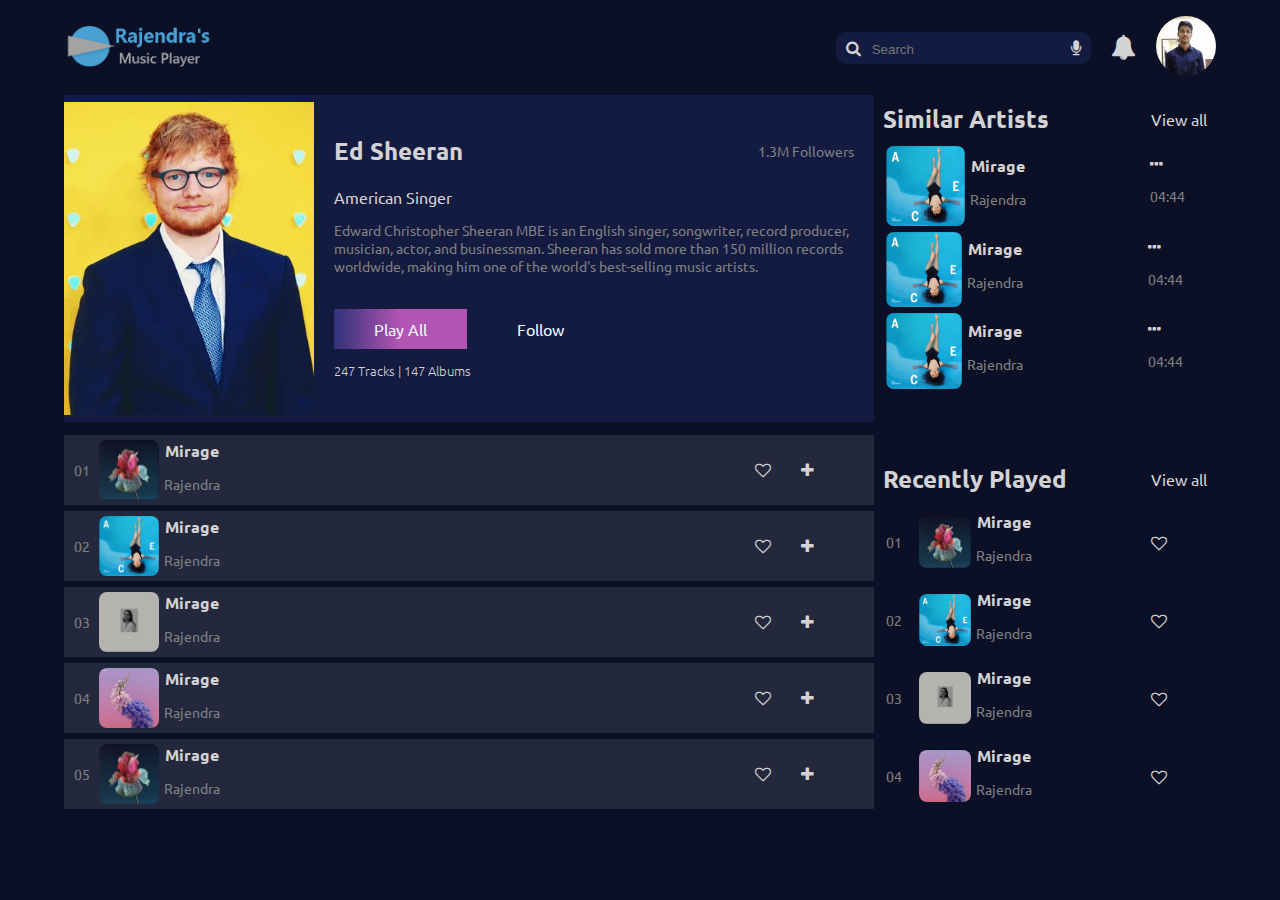
==== commit eec96973: "Added /index.html to upload on github" ====
--- a/eds.html
+++ b/eds.html
@@ -12,11 +12,12 @@
     <body>
 
 
-        <!-- ********************* NAVBAR **************************************** -->
+        <!-- ********************* NAVBAR  added /index.html for github**************************************** -->
         <nav class="navbar">
             <a href="#aside-bar" id="menu-btn"><i class="fa fa-bars" aria-hidden="true"></i></a>
             <ul class="nav-left-list">
-               <li><a href="index.html"><img class="logo-img" src="img/logo.png"></a></li>
+               <li><a href="/index.html"><img class="logo-img" src="img/logo.png"></a></li>
+               
                <!-- <li><a href="#favourites"><p>Favourites</p></a></li> -->
             </ul>
             <ul class="nav-right-list">
@@ -475,8 +476,11 @@
                 </div>
                 <div class="player-mid">
                     <i class="fa fa-backward" aria-hidden="true"></i>
-                    <audio src="music/thistown.mp3" class="music-player" controls loop>This Town by Niall Horan
-                    </audio>
+                    <div>
+                        <p class="player-up-text">This Town . Niall Horan</p>
+                        <audio src="music/thistown.mp3" class="music-player" controls loop>This Town by Niall Horan
+                        </audio>
+                    </div>
                     <i class="fa fa-forward" aria-hidden="true"></i>
                 </div>
                 <div class="player-right">
--- a/style/style.css
+++ b/style/style.css
@@ -565,7 +565,7 @@
 
 .station-img-container p{
     position: absolute;
-    top: 20%;
+    top: 30%;
     left: 35%;
     color: aliceblue;
 }
@@ -820,9 +820,6 @@
 #bottom-music-player{
     display: none;
     visibility: hidden;
-}
-
-#bottom-music-player:target{
     position: sticky;
     bottom: 10px;
     height: 100%;
@@ -831,9 +828,12 @@
     padding-bottom: 10px;
     margin: 0px 30px;
     border-radius: 300px;
-    display: block;
     visibility: visible;
     transition: all 1s;
+}
+
+#bottom-music-player:target{
+    display: block;
 }
 
 .bottom-player-row{
@@ -876,6 +876,10 @@
     justify-content: space-evenly;
     align-items: center;
     /* border: 1px solid white; */
+}
+
+.player-up-text{
+    display: none;
 }
 
 
@@ -1216,7 +1220,7 @@
 }
 
 #aside-bar{
-    width: 350px;
+    width: 280px;
     padding:0px 20px 20px 20px;
     z-index: 111111;
     background: #0C1027;
@@ -1274,6 +1278,12 @@
     justify-content: flex-start;
     align-items: center;
     /* border:1px solid rgb(248, 148, 148); */
+}
+.aside-bar-eds-queue h2{
+    font-size: 18px;
+}
+.aside-bar-eds-queue h4, p{
+    font-size: 14px;
 }
 
 
@@ -1386,17 +1396,35 @@
     .eds-queue{
         display: none;
     }
-
-    /* .eds-header-col{
-        align-self: center;
-        justify-self: center;
-    } */
+    .player-left{
+        display: none;
+    }
+    .player-right{
+        display: none;
+    }
+    .player-up-text{
+        display: block;
+        margin-top: 0px;
+        margin-bottom: 5px;
+        text-align: center;
+        font-size: 12px;
+        color: whitesmoke;
+    }
+    #bottom-music-player{
+        border-radius: 10px 10px 0px 0px;
+        bottom: 0%;
+        margin: 0%;
+    }
 
   }
 
   @media only screen and (max-width: 600px) {
-      .eds-header-col{
+    .eds-header-col{
         width: 100%;
         background-color: #F6DD42;
     }
-  }+    .player-mid i{
+        display: none;
+    }
+
+  }
